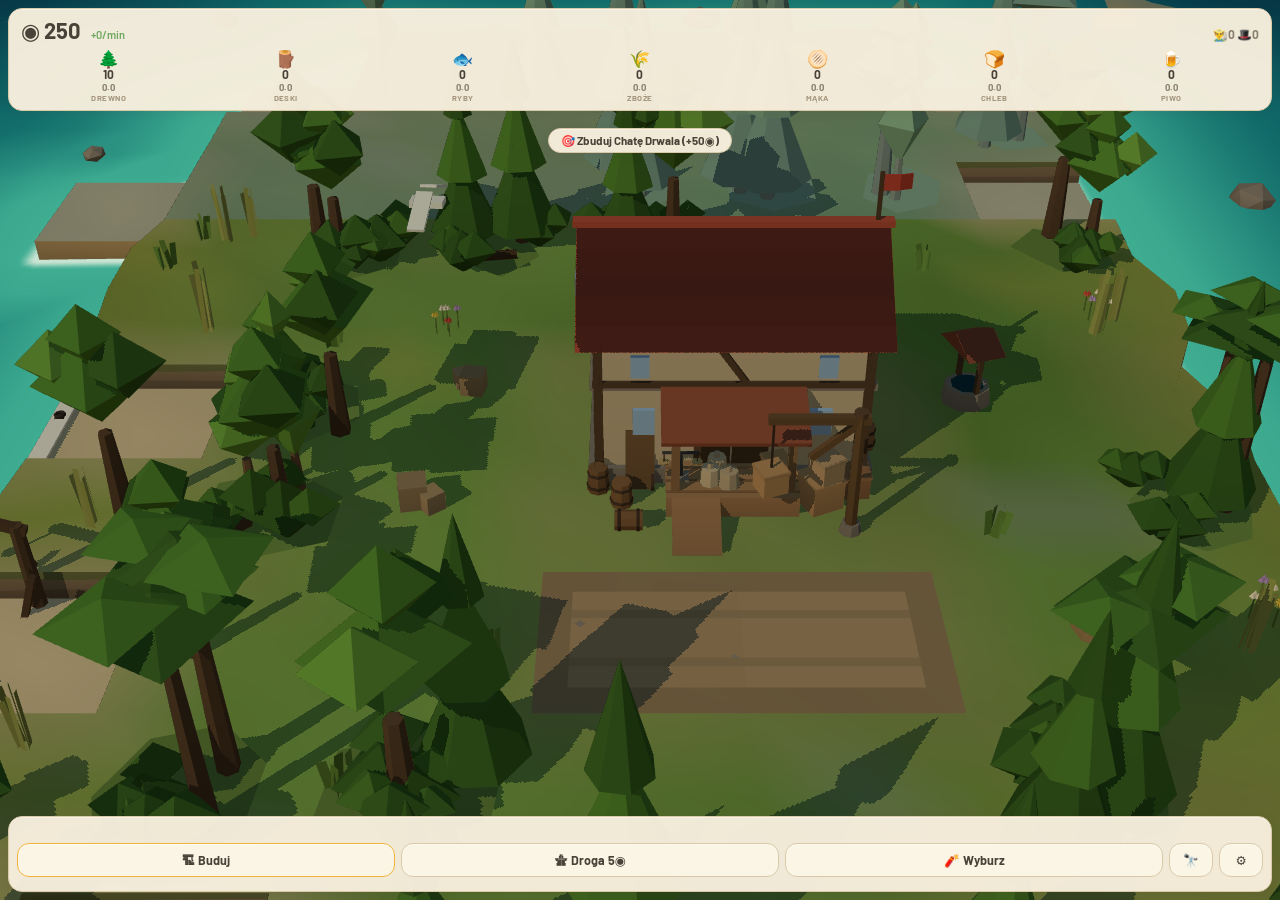
==== play/index.html @ 610704b3 "deploy: R8 greenery" ====
<!doctype html>
<html lang="en">
<head>
  <meta charset="utf-8">
  <meta name="viewport" content="width=device-width, initial-scale=1, maximum-scale=1, user-scalable=no, viewport-fit=cover">
  <meta name="theme-color" content="#070B18">
  <title>Portholm</title>
  <link rel="manifest" href="./manifest.webmanifest">
  <link rel="icon" type="image/png" href="./icons/icon-192.png">
  <link rel="apple-touch-icon" href="./icons/icon-192.png">
  <link rel="preconnect" href="https://fonts.googleapis.com">
  <link rel="preconnect" href="https://fonts.gstatic.com" crossorigin>
  <link href="https://fonts.googleapis.com/css2?family=Barlow:wght@400;600&family=Chakra+Petch:wght@700&display=swap" rel="stylesheet">
  <style>
    html, body { margin: 0; height: 100%; background: #070B18; overscroll-behavior: none; }
    #game { height: 100%; }
    canvas { touch-action: none; }
  </style>
  <script type="module" crossorigin src="./assets/index-CORhxU3p.js"></script>
  <link rel="modulepreload" crossorigin href="./assets/three--o_6lK-o.js">
</head>
<body>
  <div id="game"></div>
</body>
</html>
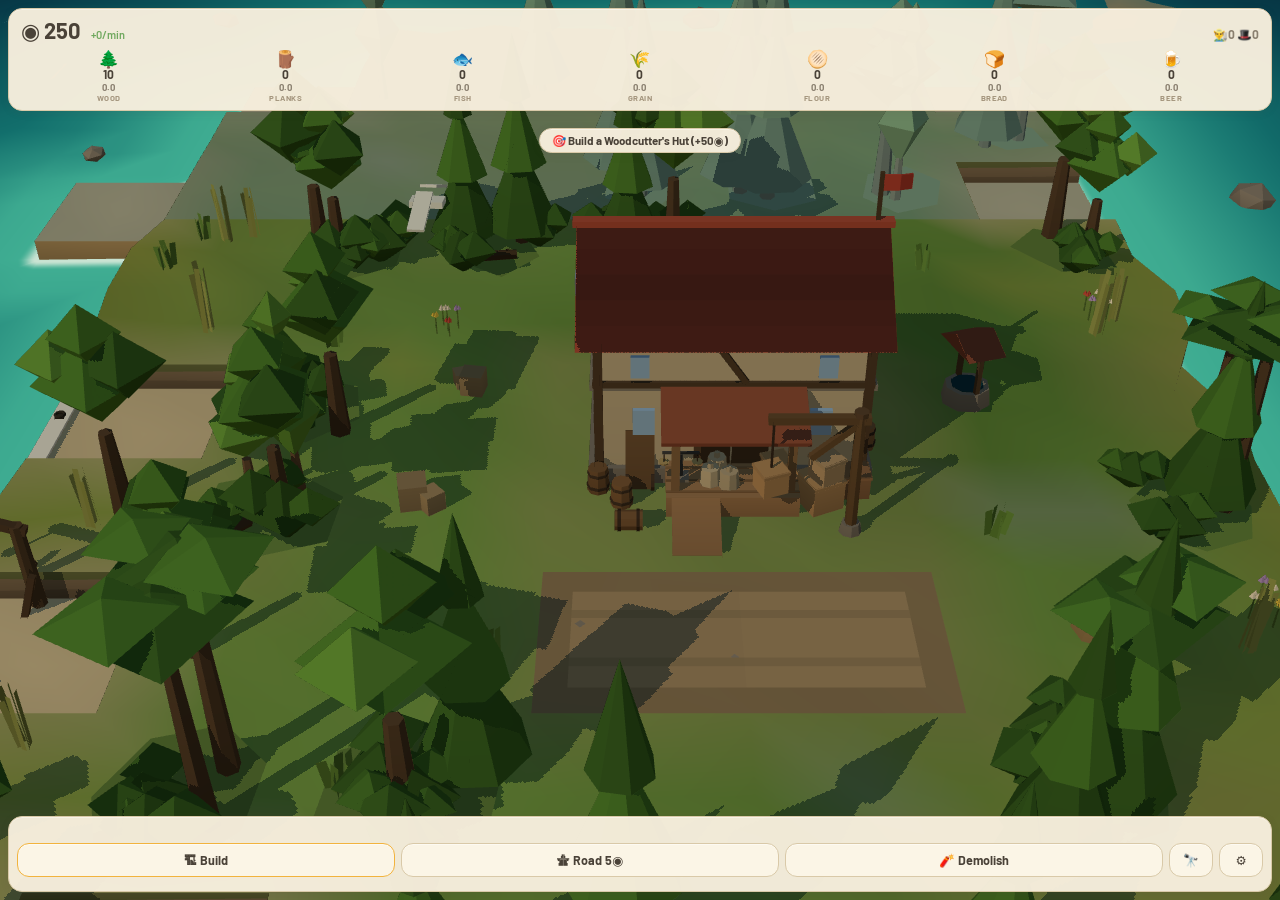
==== commit 78a4d159: "deploy: English + Polish" ====
--- a/play/index.html
+++ b/play/index.html
@@ -16,7 +16,7 @@
     #game { height: 100%; }
     canvas { touch-action: none; }
   </style>
-  <script type="module" crossorigin src="./assets/index-CORhxU3p.js"></script>
+  <script type="module" crossorigin src="./assets/index-LTyZQJ8o.js"></script>
   <link rel="modulepreload" crossorigin href="./assets/three--o_6lK-o.js">
 </head>
 <body>
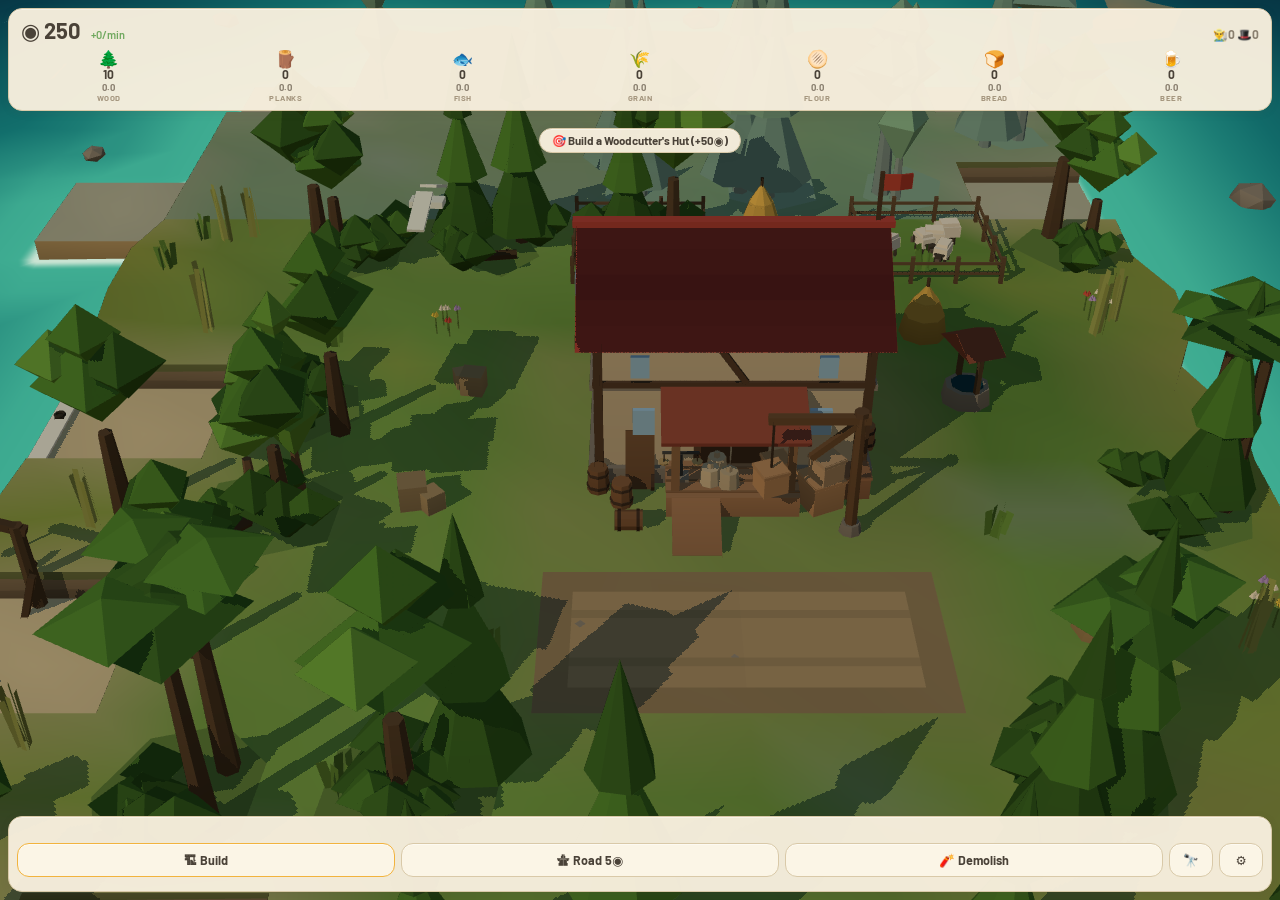
==== commit 39dfe3c1: "deploy: R9 gait, livestock, tint" ====
--- a/play/index.html
+++ b/play/index.html
@@ -16,7 +16,7 @@
     #game { height: 100%; }
     canvas { touch-action: none; }
   </style>
-  <script type="module" crossorigin src="./assets/index-LTyZQJ8o.js"></script>
+  <script type="module" crossorigin src="./assets/index-CAWH3Y0h.js"></script>
   <link rel="modulepreload" crossorigin href="./assets/three--o_6lK-o.js">
 </head>
 <body>
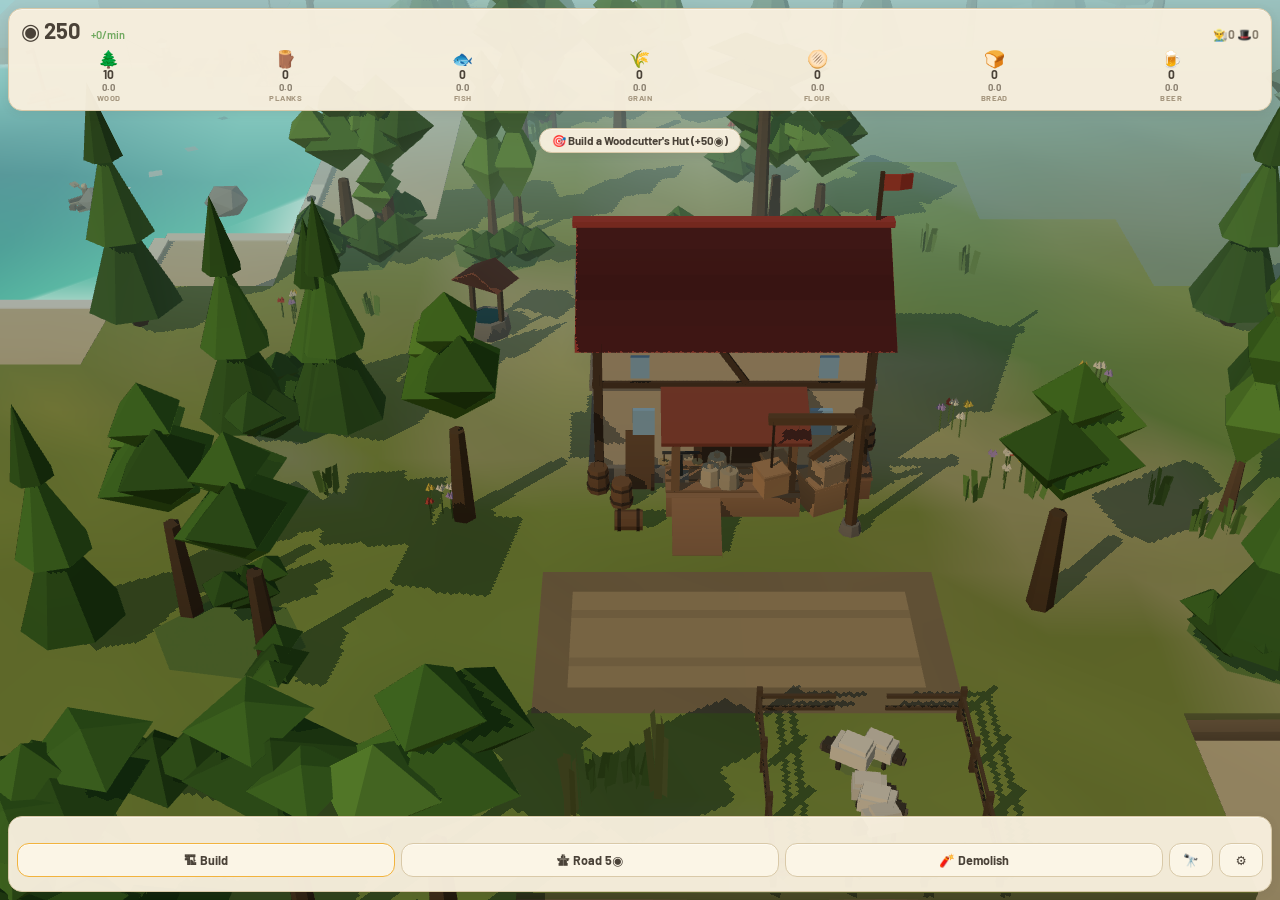
==== commit f32321e0: "deploy: the big island" ====
--- a/play/index.html
+++ b/play/index.html
@@ -16,7 +16,7 @@
     #game { height: 100%; }
     canvas { touch-action: none; }
   </style>
-  <script type="module" crossorigin src="./assets/index-CAWH3Y0h.js"></script>
+  <script type="module" crossorigin src="./assets/index-DAZMYE_l.js"></script>
   <link rel="modulepreload" crossorigin href="./assets/three--o_6lK-o.js">
 </head>
 <body>
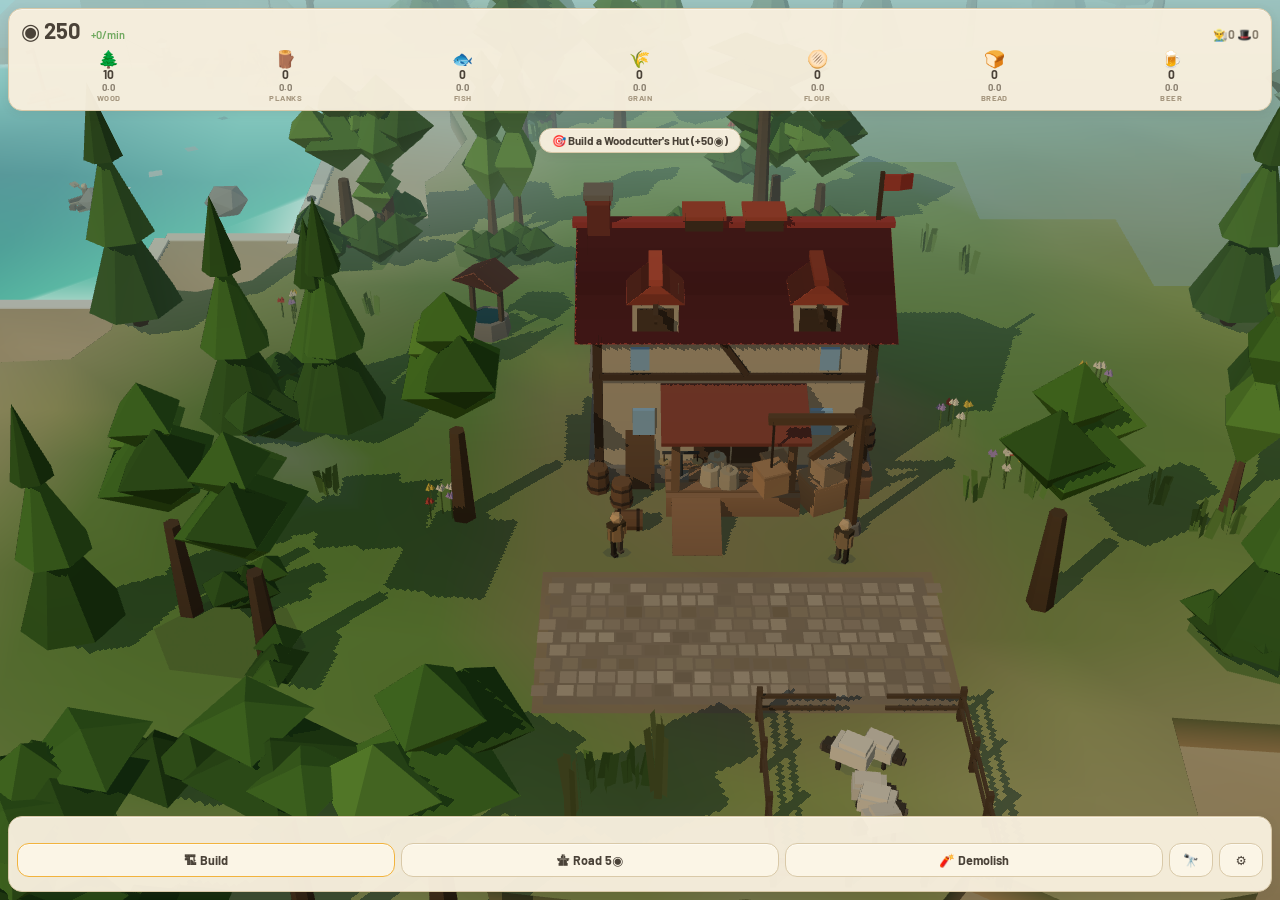
==== commit c86783a6: "deploy: pixel-perfect pass" ====
--- a/play/index.html
+++ b/play/index.html
@@ -16,7 +16,7 @@
     #game { height: 100%; }
     canvas { touch-action: none; }
   </style>
-  <script type="module" crossorigin src="./assets/index-DAZMYE_l.js"></script>
+  <script type="module" crossorigin src="./assets/index-spmOL4i9.js"></script>
   <link rel="modulepreload" crossorigin href="./assets/three--o_6lK-o.js">
 </head>
 <body>
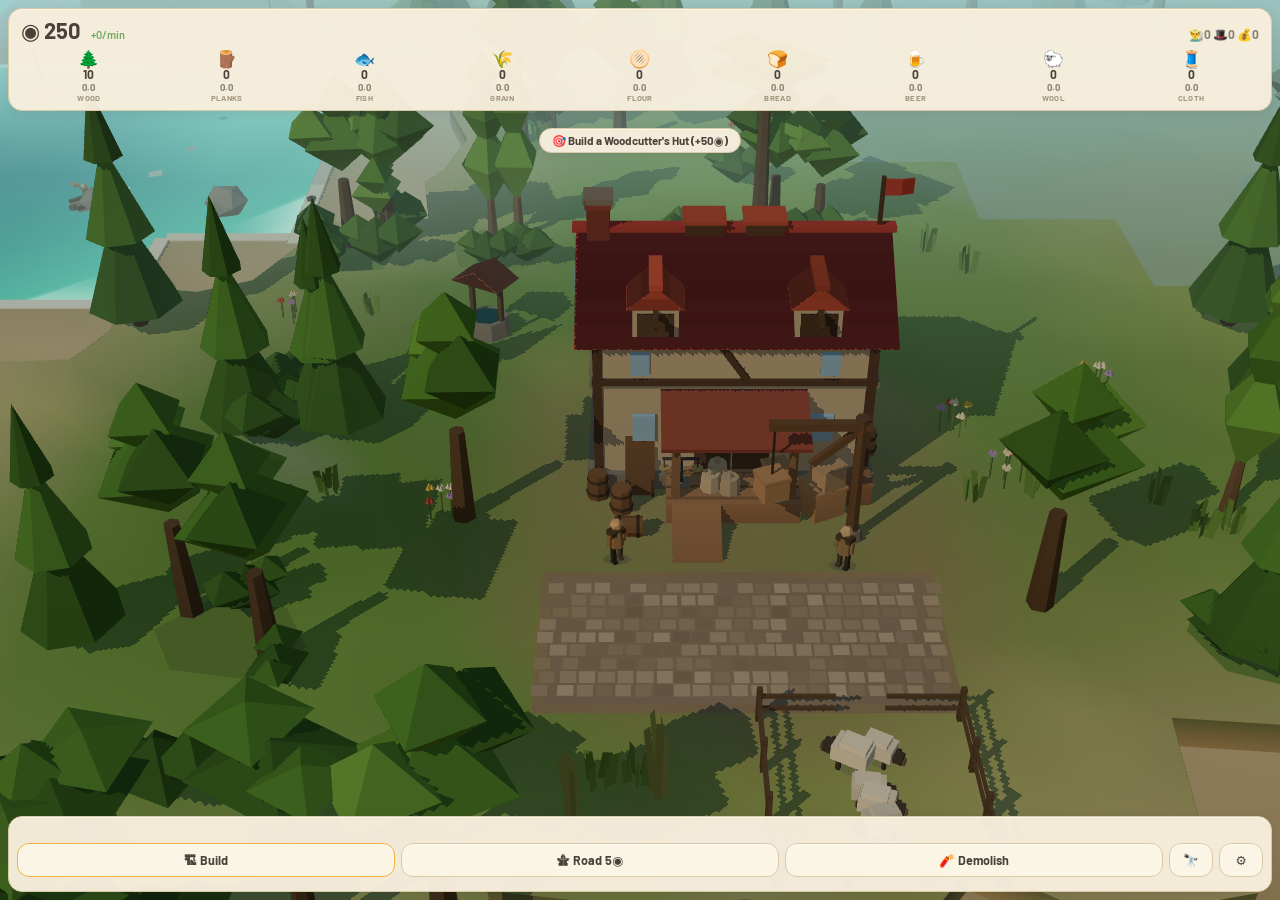
==== commit d7667c29: "deploy: phase 2 wave A — wool, cloth, merchants" ====
--- a/play/index.html
+++ b/play/index.html
@@ -16,8 +16,8 @@
     #game { height: 100%; }
     canvas { touch-action: none; }
   </style>
-  <script type="module" crossorigin src="./assets/index-spmOL4i9.js"></script>
-  <link rel="modulepreload" crossorigin href="./assets/three--o_6lK-o.js">
+  <script type="module" crossorigin src="./assets/index-Bmdzstpn.js"></script>
+  <link rel="modulepreload" crossorigin href="./assets/three-iVZ3s0TR.js">
 </head>
 <body>
   <div id="game"></div>
